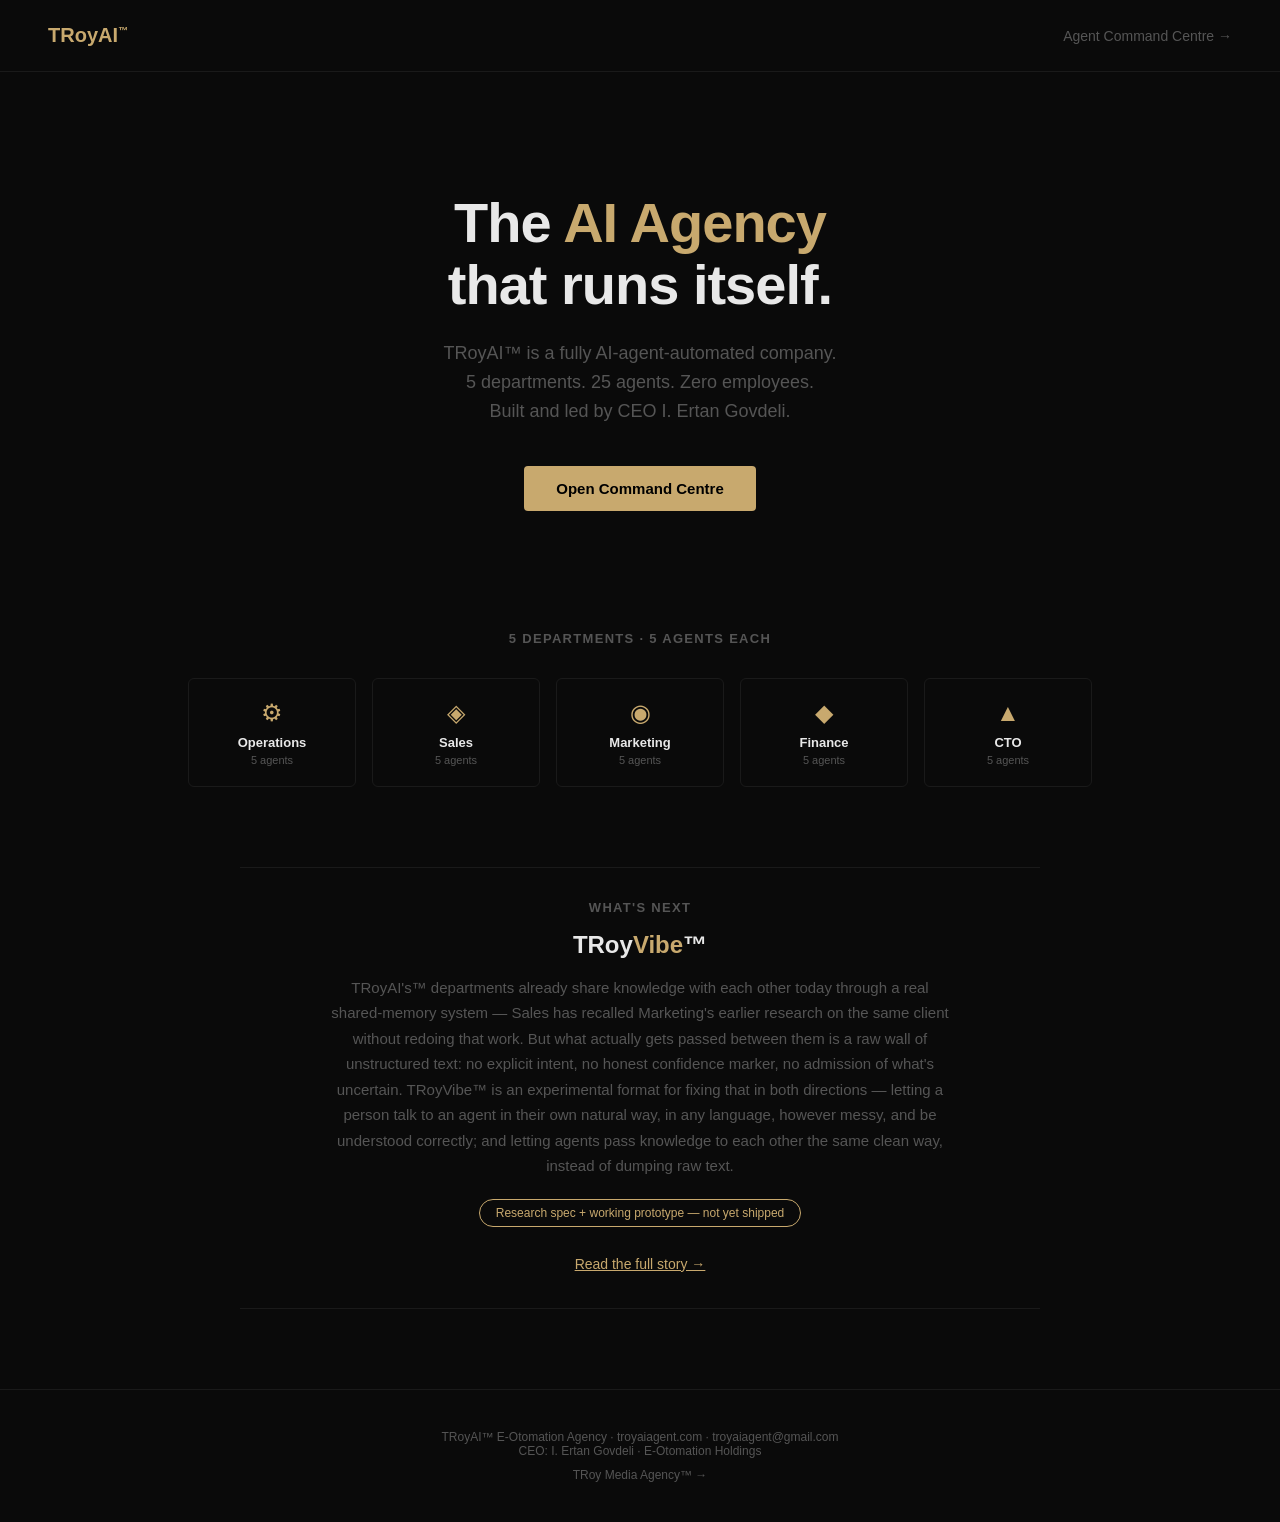
==== site/index.html @ 8fc44bff "Add /story interactive page with a homepage link Full founder + TRoyAI + TRoyVibe narrative from the" ====
<!DOCTYPE html>
<html lang="en">
<head>
  <meta charset="UTF-8" />
  <meta name="viewport" content="width=device-width, initial-scale=1.0" />
  <title>TRoyAI™ — The AI E-Otomation Agency</title>
  <style>
    :root {
      --bg: #0a0a0a;
      --accent: #c8a96e;
      --text: #e8e8e8;
      --muted: #555;
      --border: #1a1a1a;
    }
    * { box-sizing: border-box; margin: 0; padding: 0; }
    body { background: var(--bg); color: var(--text); font-family: "Helvetica Neue", sans-serif; }

    nav {
      display: flex;
      justify-content: space-between;
      align-items: center;
      padding: 24px 48px;
      border-bottom: 1px solid var(--border);
    }
    .nav-logo { font-size: 20px; font-weight: 700; color: var(--accent); }
    .nav-logo sup { font-size: 10px; }
    .nav-link { color: var(--muted); font-size: 14px; text-decoration: none; }
    .nav-link:hover { color: var(--text); }

    .hero {
      max-width: 800px;
      margin: 120px auto;
      padding: 0 48px;
      text-align: center;
    }
    .hero h1 { font-size: 56px; font-weight: 700; line-height: 1.1; letter-spacing: -1px; }
    .hero h1 span { color: var(--accent); }
    .hero p { font-size: 18px; color: var(--muted); margin: 24px 0 40px; line-height: 1.6; }
    .cta {
      display: inline-block;
      background: var(--accent);
      color: #000;
      padding: 14px 32px;
      border-radius: 4px;
      font-weight: 600;
      font-size: 15px;
      text-decoration: none;
    }

    .depts {
      max-width: 1000px;
      margin: 80px auto;
      padding: 0 48px;
    }
    .depts h2 { font-size: 13px; color: var(--muted); text-transform: uppercase; letter-spacing: 0.1em; margin-bottom: 32px; text-align: center; }
    .dept-grid { display: grid; grid-template-columns: repeat(5, 1fr); gap: 16px; }
    .dept-box {
      border: 1px solid var(--border);
      border-radius: 6px;
      padding: 20px;
      text-align: center;
    }
    .dept-box .icon { font-size: 24px; margin-bottom: 8px; color: var(--accent); }
    .dept-box .name { font-size: 13px; font-weight: 600; }
    .dept-box .count { font-size: 11px; color: var(--muted); margin-top: 4px; }

    .vibe {
      max-width: 800px;
      margin: 80px auto;
      padding: 32px 48px;
      border-top: 1px solid var(--border);
      border-bottom: 1px solid var(--border);
      text-align: center;
    }
    .vibe h2 { font-size: 13px; color: var(--muted); text-transform: uppercase; letter-spacing: 0.1em; margin-bottom: 16px; }
    .vibe h3 { font-size: 24px; font-weight: 700; margin-bottom: 16px; }
    .vibe h3 span { color: var(--accent); }
    .vibe p { font-size: 15px; color: var(--muted); line-height: 1.7; max-width: 620px; margin: 0 auto; }
    .vibe .status {
      display: inline-block;
      margin-top: 20px;
      font-size: 12px;
      color: var(--accent);
      border: 1px solid var(--accent);
      border-radius: 999px;
      padding: 6px 16px;
    }

    footer {
      text-align: center;
      padding: 40px;
      color: var(--muted);
      font-size: 12px;
      border-top: 1px solid var(--border);
      margin-top: 80px;
    }

    @media (max-width: 700px) {
      .hero h1 { font-size: 36px; }
      .dept-grid { grid-template-columns: repeat(2, 1fr); }
      nav { padding: 16px 24px; }
      .hero, .depts { padding: 0 24px; }
    }
  </style>
</head>
<body>
  <nav>
    <a href="/" style="text-decoration: none; color: inherit;"><div class="nav-logo">TRoyAI<sup>™</sup></div></a>
    <a class="nav-link" href="https://dashboard.troyaiagent.com">Agent Command Centre →</a>
  </nav>

  <section class="hero">
    <h1>The <span>AI Agency</span><br />that runs itself.</h1>
    <p>
      TRoyAI™ is a fully AI-agent-automated company.<br />
      5 departments. 25 agents. Zero employees.<br />
      Built and led by CEO I. Ertan Govdeli.
    </p>
    <a class="cta" href="https://dashboard.troyaiagent.com">Open Command Centre</a>
  </section>

  <section class="depts">
    <h2>5 Departments · 5 Agents Each</h2>
    <div class="dept-grid">
      <div class="dept-box">
        <div class="icon">⚙</div>
        <div class="name">Operations</div>
        <div class="count">5 agents</div>
      </div>
      <div class="dept-box">
        <div class="icon">◈</div>
        <div class="name">Sales</div>
        <div class="count">5 agents</div>
      </div>
      <div class="dept-box">
        <div class="icon">◉</div>
        <div class="name">Marketing</div>
        <div class="count">5 agents</div>
      </div>
      <div class="dept-box">
        <div class="icon">◆</div>
        <div class="name">Finance</div>
        <div class="count">5 agents</div>
      </div>
      <div class="dept-box">
        <div class="icon">▲</div>
        <div class="name">CTO</div>
        <div class="count">5 agents</div>
      </div>
    </div>
  </section>

  <section class="vibe">
    <h2>What's Next</h2>
    <h3>TRoy<span>Vibe</span>™</h3>
    <p>
      TRoyAI's™ departments already share knowledge with each other today through a real shared-memory system — Sales has recalled Marketing's earlier research on the same client without redoing that work. But what actually gets passed between them is a raw wall of unstructured text: no explicit intent, no honest confidence marker, no admission of what's uncertain.
      TRoyVibe™ is an experimental format for fixing that in both directions — letting a person talk to an agent in their own natural way, in any language, however messy, and be understood correctly; and letting agents pass knowledge to each other the same clean way, instead of dumping raw text.
    </p>
    <div class="status">Research spec + working prototype — not yet shipped</div>
    <p style="margin-top: 24px;"><a href="/story" style="color: var(--accent); font-size: 14px;">Read the full story →</a></p>
  </section>

  <footer>
    TRoyAI™ E-Otomation Agency · troyaiagent.com · troyaiagent@gmail.com<br />
    CEO: I. Ertan Govdeli · E-Otomation Holdings<br />
    <a href="https://troymediagency.com" target="_blank" rel="noopener" style="color: inherit; text-decoration: none; margin-top: 10px; display: inline-block;">TRoy Media Agency™ →</a>
  </footer>
</body>
</html>
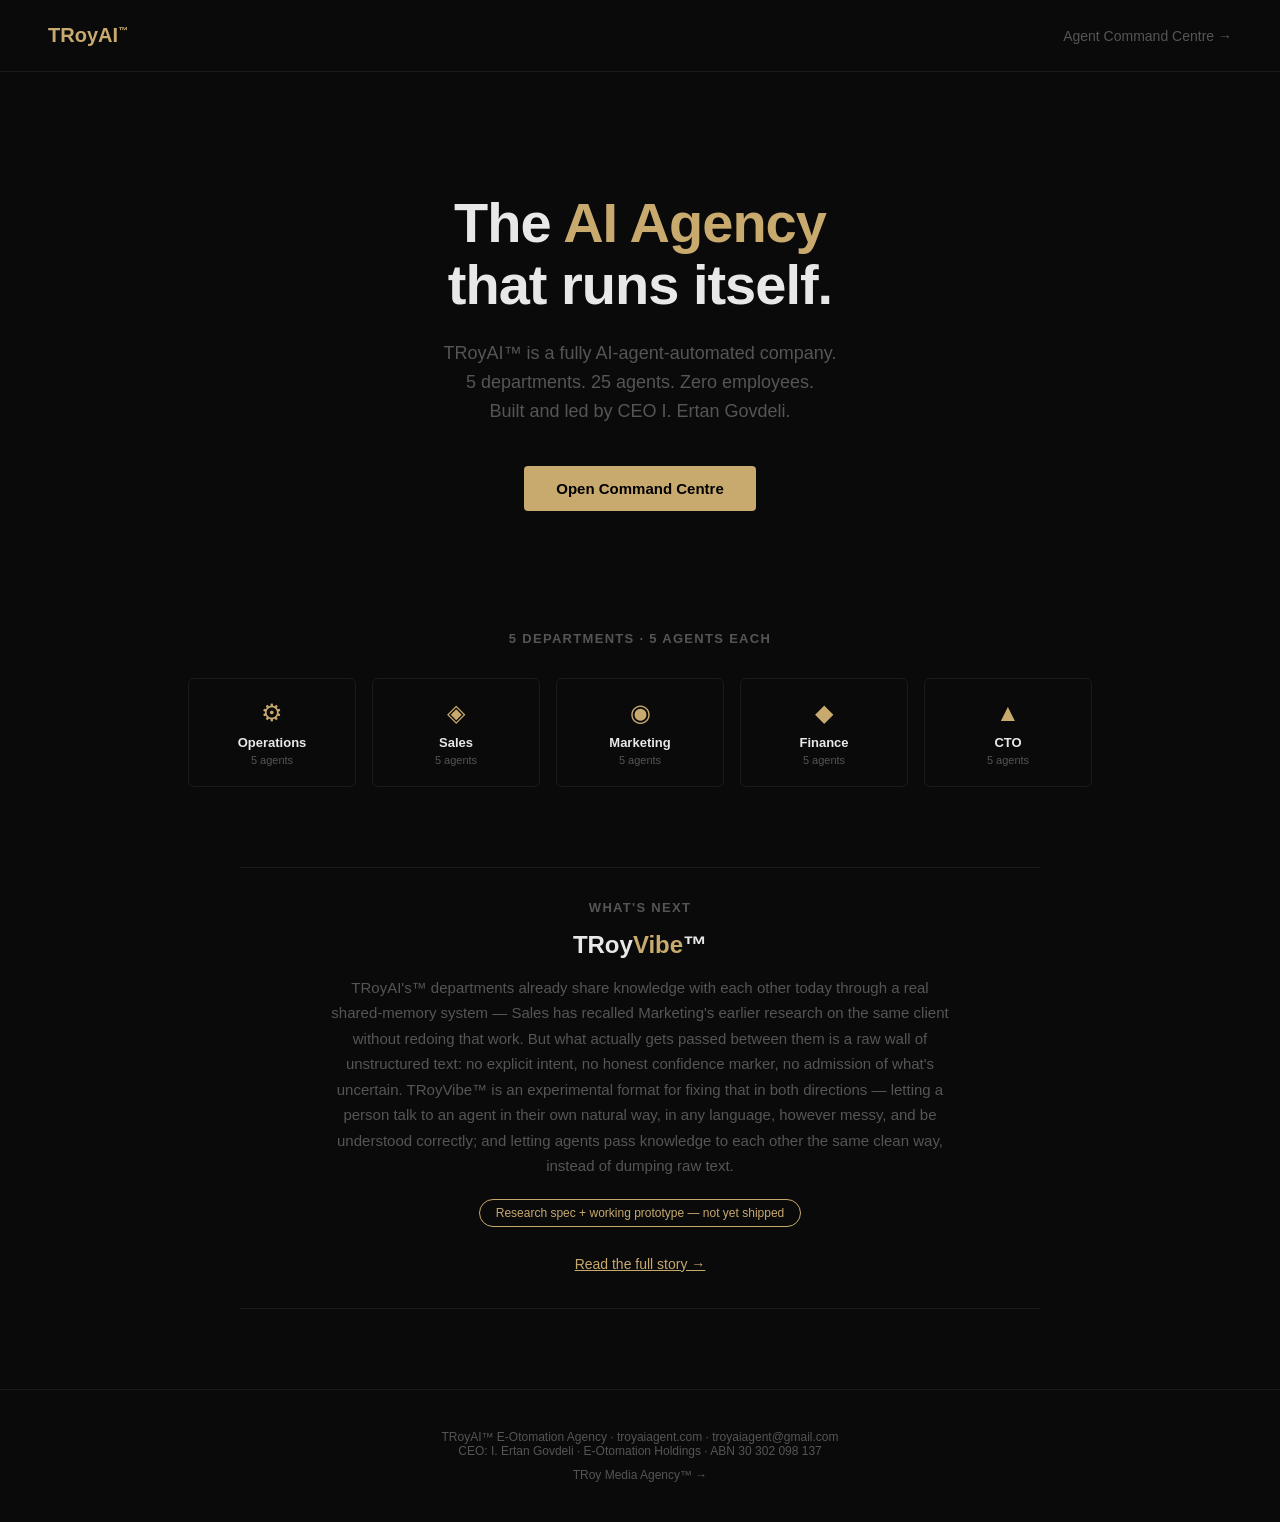
==== commit 33844320: "Add ABN disclosure to site footer TRoyAI operates under Ertan Govdeli's ABN 30 302 098 137 same as t" ====
--- a/site/index.html
+++ b/site/index.html
@@ -163,7 +163,7 @@
 
   <footer>
     TRoyAI™ E-Otomation Agency · troyaiagent.com · troyaiagent@gmail.com<br />
-    CEO: I. Ertan Govdeli · E-Otomation Holdings<br />
+    CEO: I. Ertan Govdeli · E-Otomation Holdings · ABN 30 302 098 137<br />
     <a href="https://troymediagency.com" target="_blank" rel="noopener" style="color: inherit; text-decoration: none; margin-top: 10px; display: inline-block;">TRoy Media Agency™ →</a>
   </footer>
 </body>
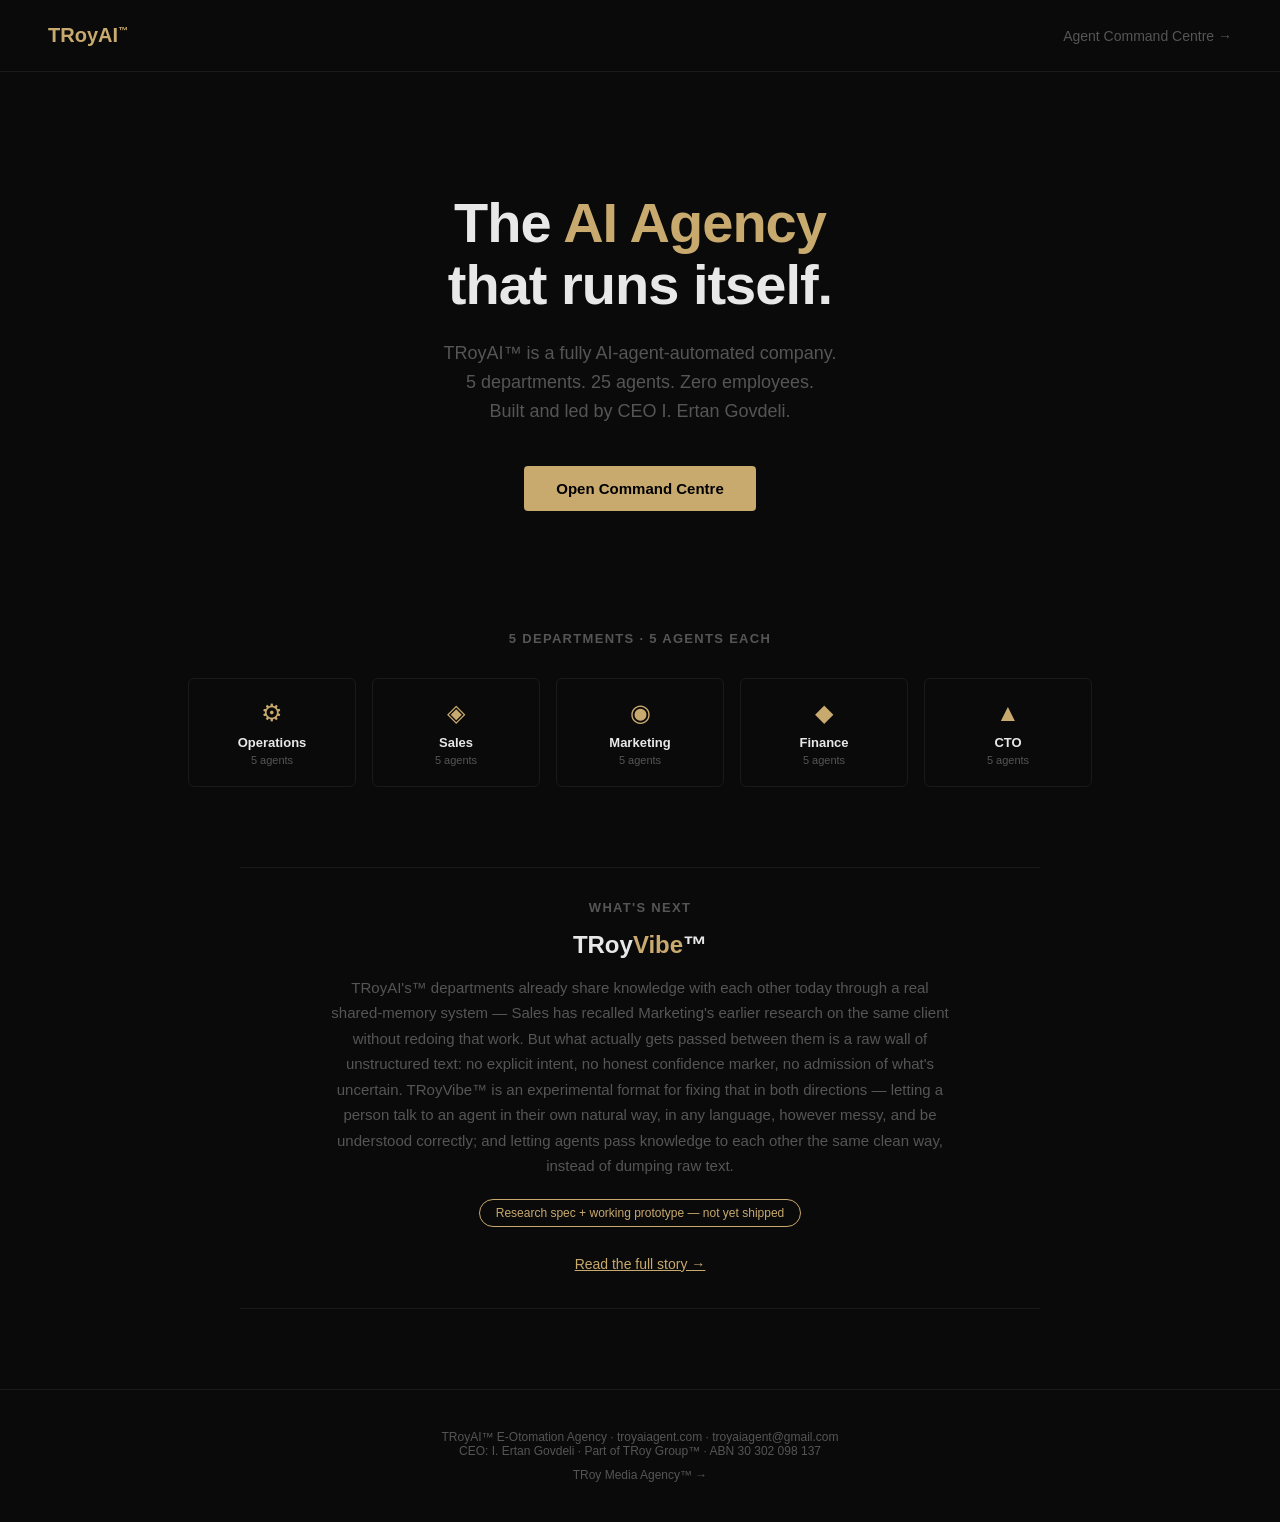
==== commit e56aab4e: "Use "Part of TRoy Group™" in footer for consistency Matches the wording already used on the TRoyMAR " ====
--- a/site/index.html
+++ b/site/index.html
@@ -163,7 +163,7 @@
 
   <footer>
     TRoyAI™ E-Otomation Agency · troyaiagent.com · troyaiagent@gmail.com<br />
-    CEO: I. Ertan Govdeli · E-Otomation Holdings · ABN 30 302 098 137<br />
+    CEO: I. Ertan Govdeli · Part of TRoy Group™ · ABN 30 302 098 137<br />
     <a href="https://troymediagency.com" target="_blank" rel="noopener" style="color: inherit; text-decoration: none; margin-top: 10px; display: inline-block;">TRoy Media Agency™ →</a>
   </footer>
 </body>
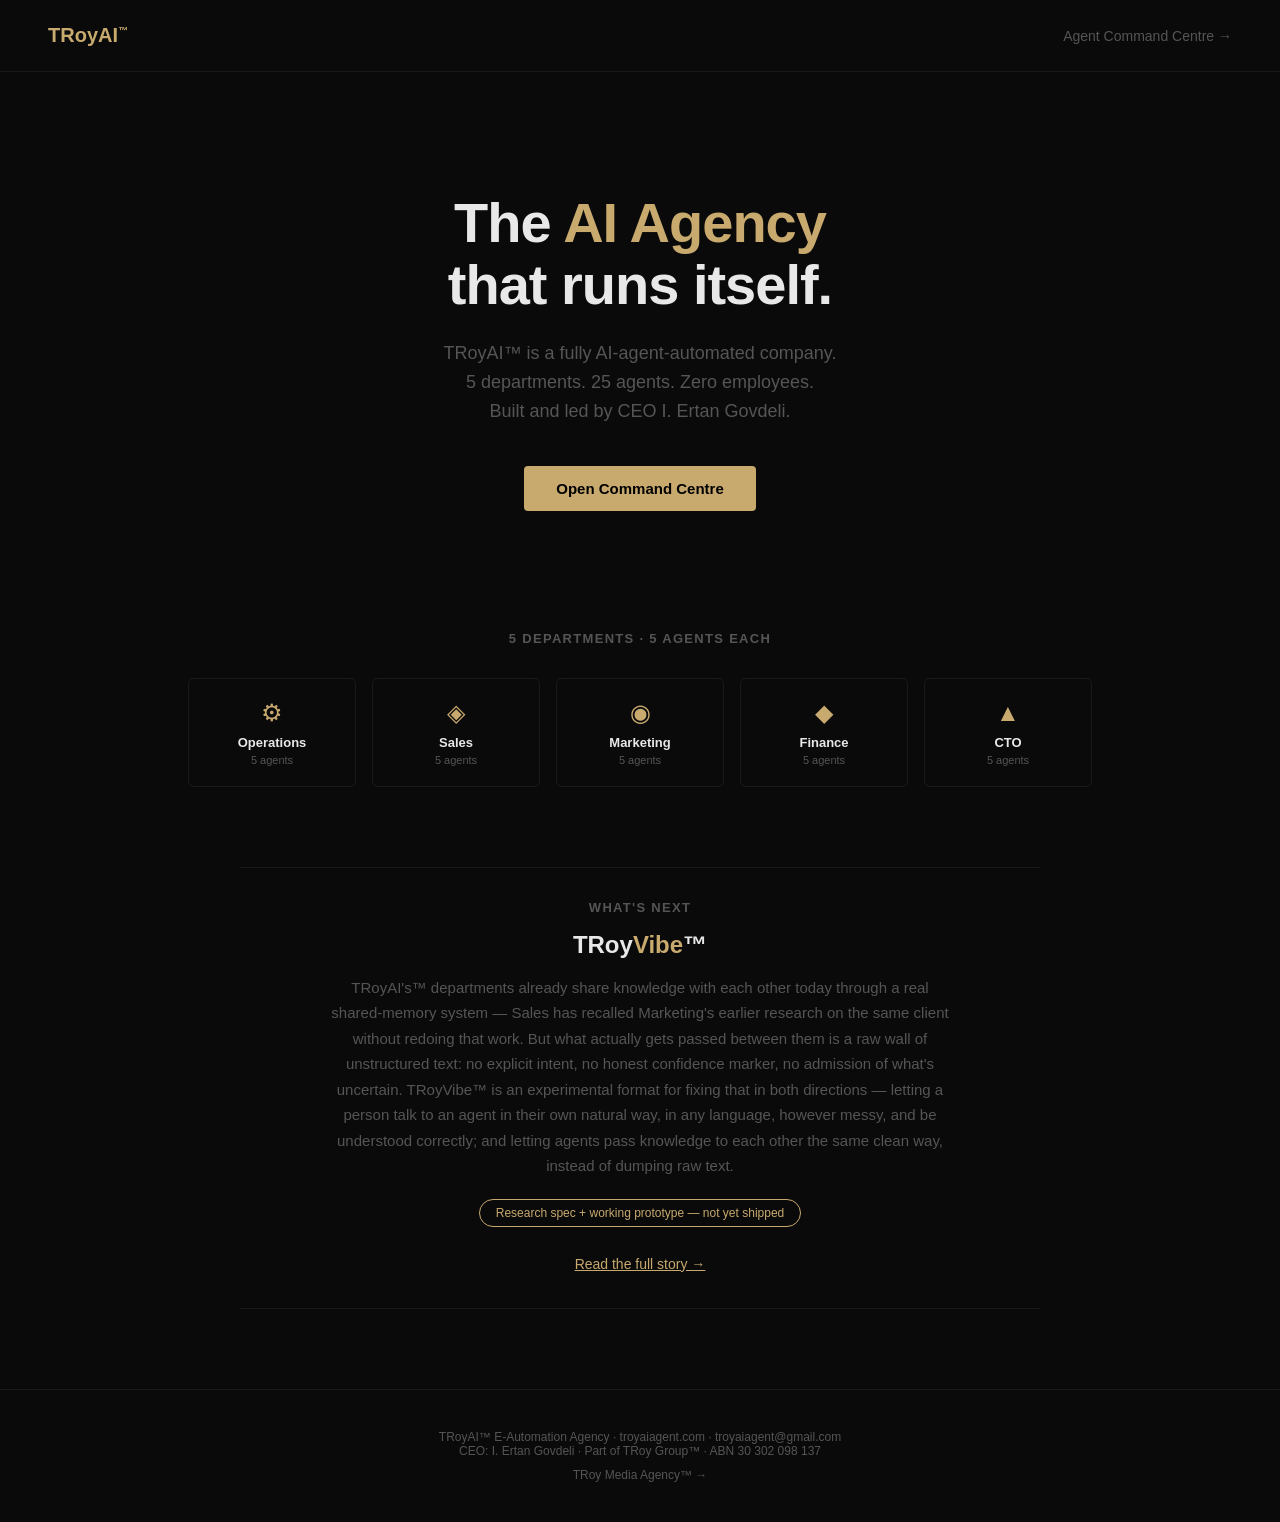
==== commit cda38583: "Correct spelling: E-Otomation -> E-Automation Fixes the customer-facing site title, footer, and dash" ====
--- a/site/index.html
+++ b/site/index.html
@@ -3,7 +3,7 @@
 <head>
   <meta charset="UTF-8" />
   <meta name="viewport" content="width=device-width, initial-scale=1.0" />
-  <title>TRoyAI™ — The AI E-Otomation Agency</title>
+  <title>TRoyAI™ — The AI E-Automation Agency</title>
   <style>
     :root {
       --bg: #0a0a0a;
@@ -162,7 +162,7 @@
   </section>
 
   <footer>
-    TRoyAI™ E-Otomation Agency · troyaiagent.com · troyaiagent@gmail.com<br />
+    TRoyAI™ E-Automation Agency · troyaiagent.com · troyaiagent@gmail.com<br />
     CEO: I. Ertan Govdeli · Part of TRoy Group™ · ABN 30 302 098 137<br />
     <a href="https://troymediagency.com" target="_blank" rel="noopener" style="color: inherit; text-decoration: none; margin-top: 10px; display: inline-block;">TRoy Media Agency™ →</a>
   </footer>
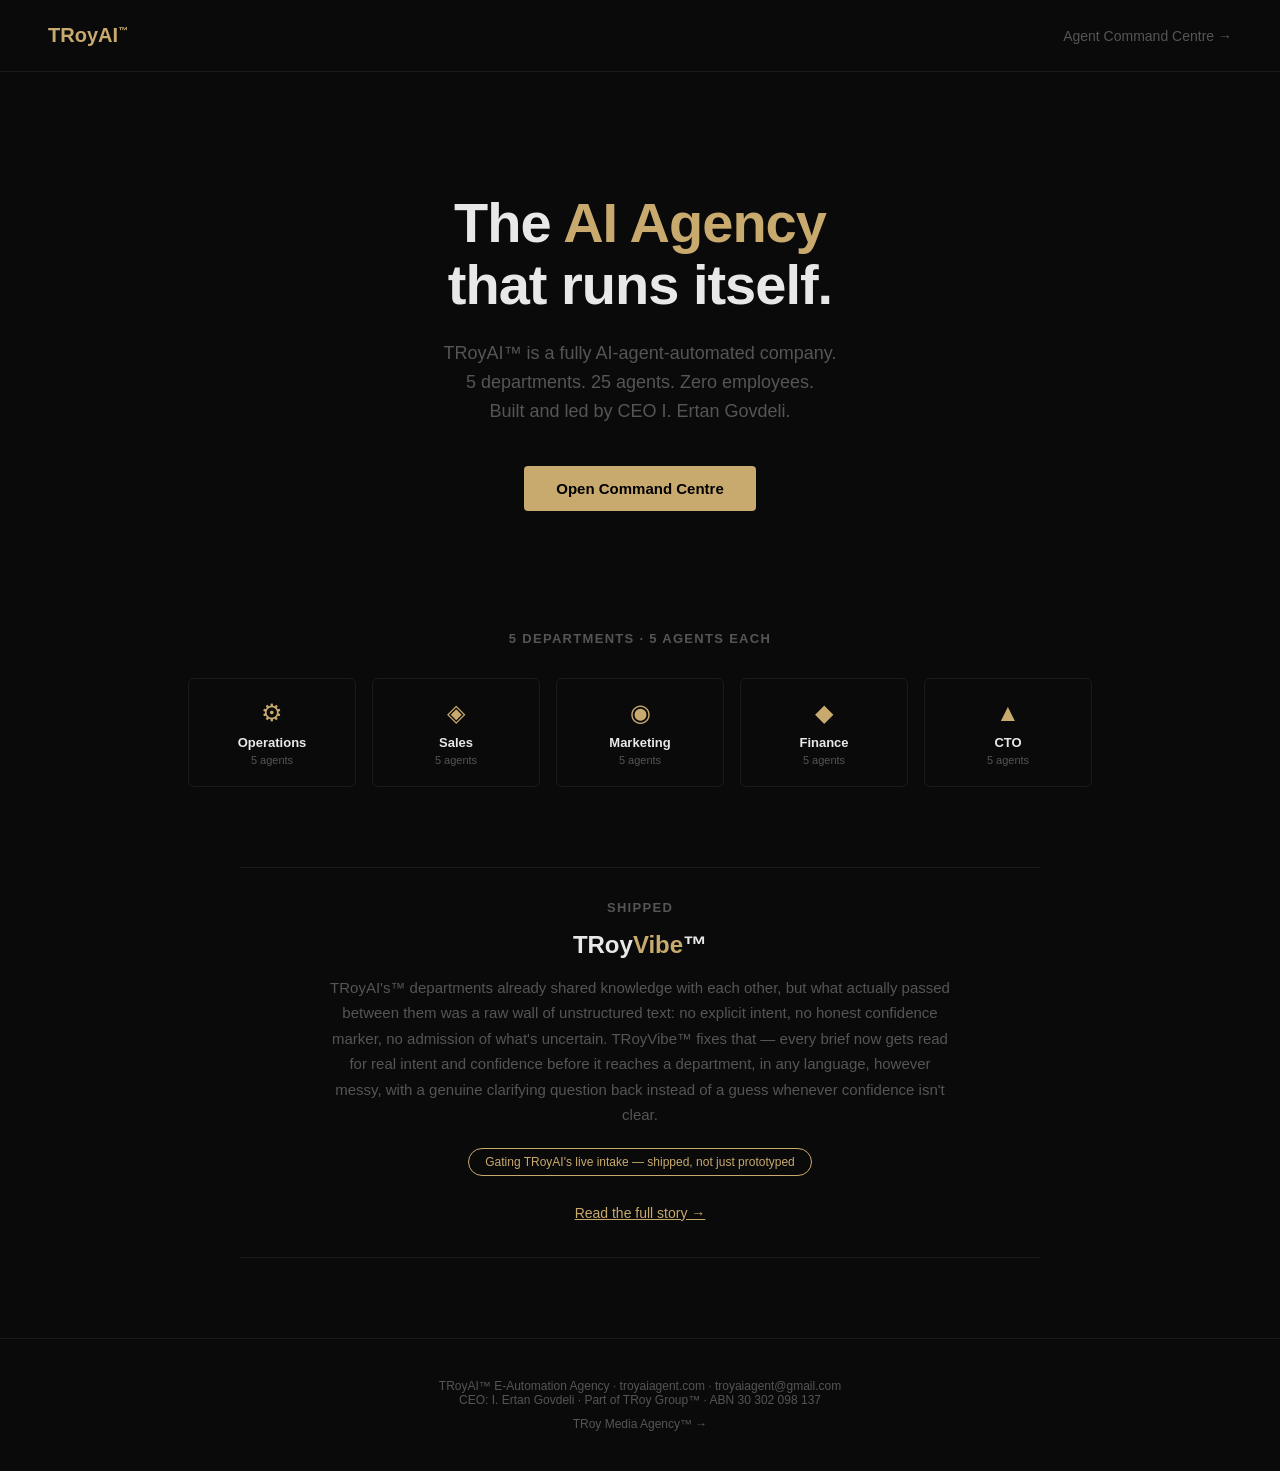
==== commit d8c2517d: "Update TRoyVibe copy: shipped, not just prototyped Both the homepage teaser and the full story page'" ====
--- a/site/index.html
+++ b/site/index.html
@@ -151,13 +151,13 @@
   </section>
 
   <section class="vibe">
-    <h2>What's Next</h2>
+    <h2>Shipped</h2>
     <h3>TRoy<span>Vibe</span>™</h3>
     <p>
-      TRoyAI's™ departments already share knowledge with each other today through a real shared-memory system — Sales has recalled Marketing's earlier research on the same client without redoing that work. But what actually gets passed between them is a raw wall of unstructured text: no explicit intent, no honest confidence marker, no admission of what's uncertain.
-      TRoyVibe™ is an experimental format for fixing that in both directions — letting a person talk to an agent in their own natural way, in any language, however messy, and be understood correctly; and letting agents pass knowledge to each other the same clean way, instead of dumping raw text.
+      TRoyAI's™ departments already shared knowledge with each other, but what actually passed between them was a raw wall of unstructured text: no explicit intent, no honest confidence marker, no admission of what's uncertain.
+      TRoyVibe™ fixes that — every brief now gets read for real intent and confidence before it reaches a department, in any language, however messy, with a genuine clarifying question back instead of a guess whenever confidence isn't clear.
     </p>
-    <div class="status">Research spec + working prototype — not yet shipped</div>
+    <div class="status">Gating TRoyAI's live intake — shipped, not just prototyped</div>
     <p style="margin-top: 24px;"><a href="/story" style="color: var(--accent); font-size: 14px;">Read the full story →</a></p>
   </section>
 
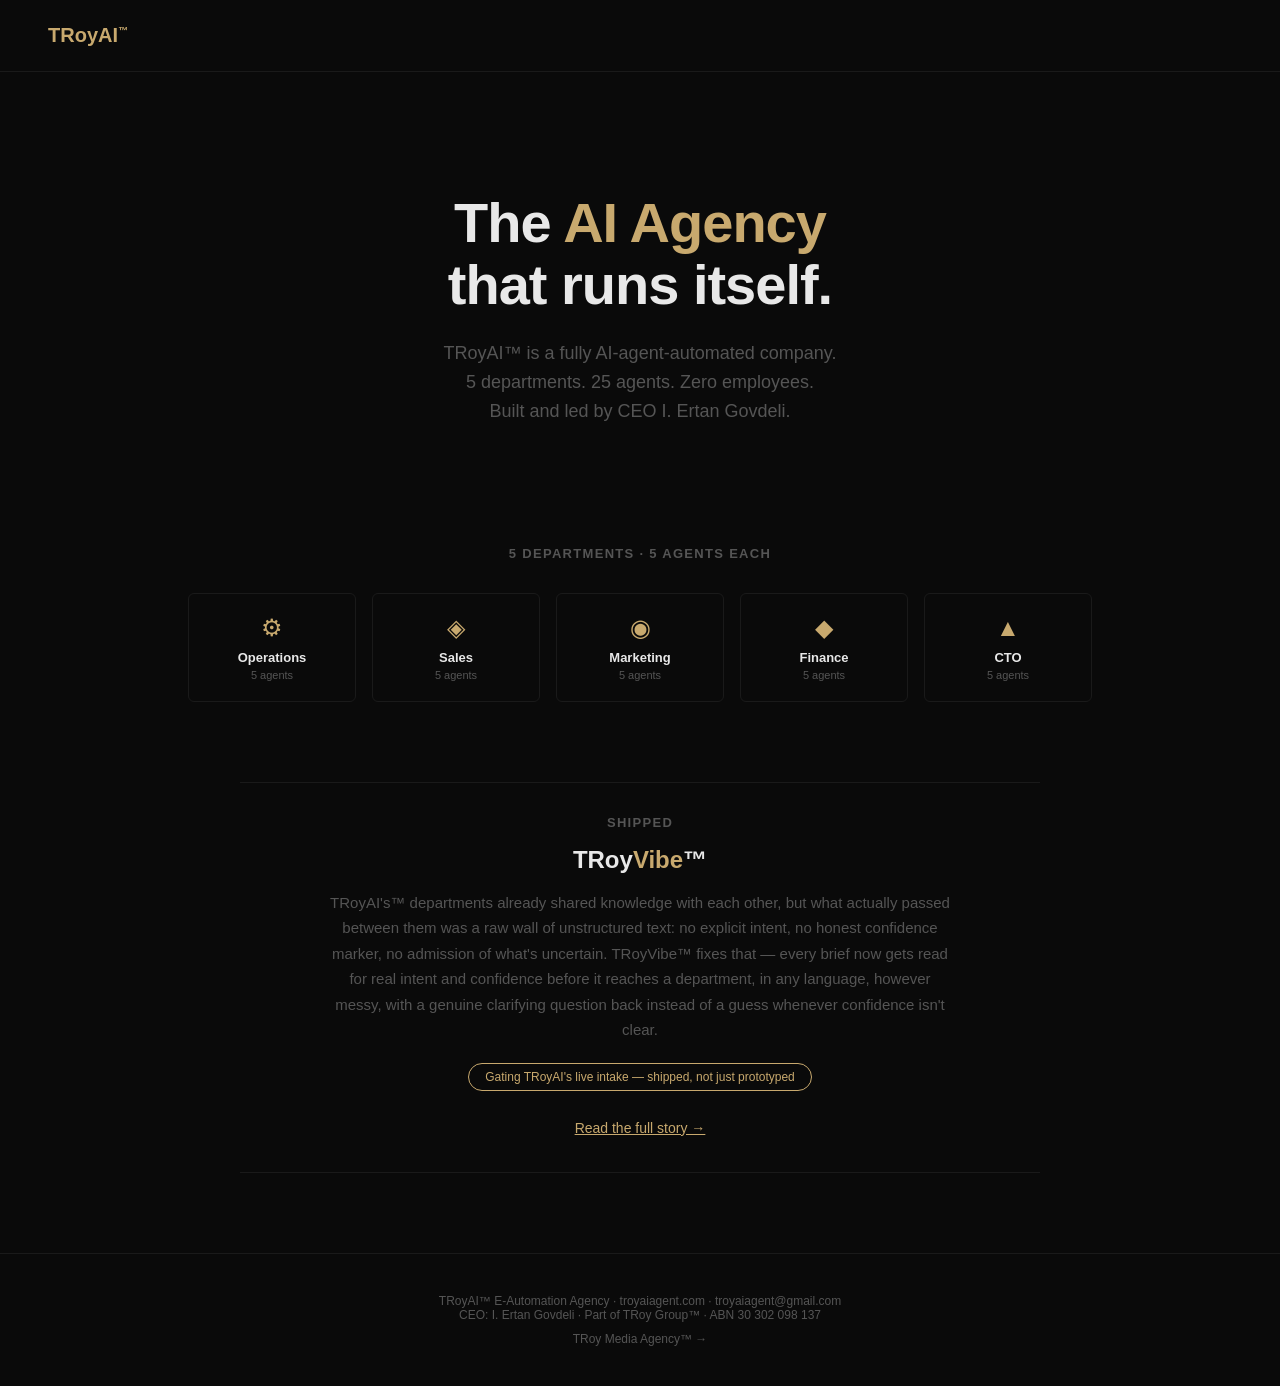
==== commit 2449f849: "Remove Command Centre CTA from public homepage Matches the same removal already made on the /story p" ====
--- a/site/index.html
+++ b/site/index.html
@@ -106,7 +106,6 @@
 <body>
   <nav>
     <a href="/" style="text-decoration: none; color: inherit;"><div class="nav-logo">TRoyAI<sup>™</sup></div></a>
-    <a class="nav-link" href="https://dashboard.troyaiagent.com">Agent Command Centre →</a>
   </nav>
 
   <section class="hero">
@@ -116,7 +115,6 @@
       5 departments. 25 agents. Zero employees.<br />
       Built and led by CEO I. Ertan Govdeli.
     </p>
-    <a class="cta" href="https://dashboard.troyaiagent.com">Open Command Centre</a>
   </section>
 
   <section class="depts">
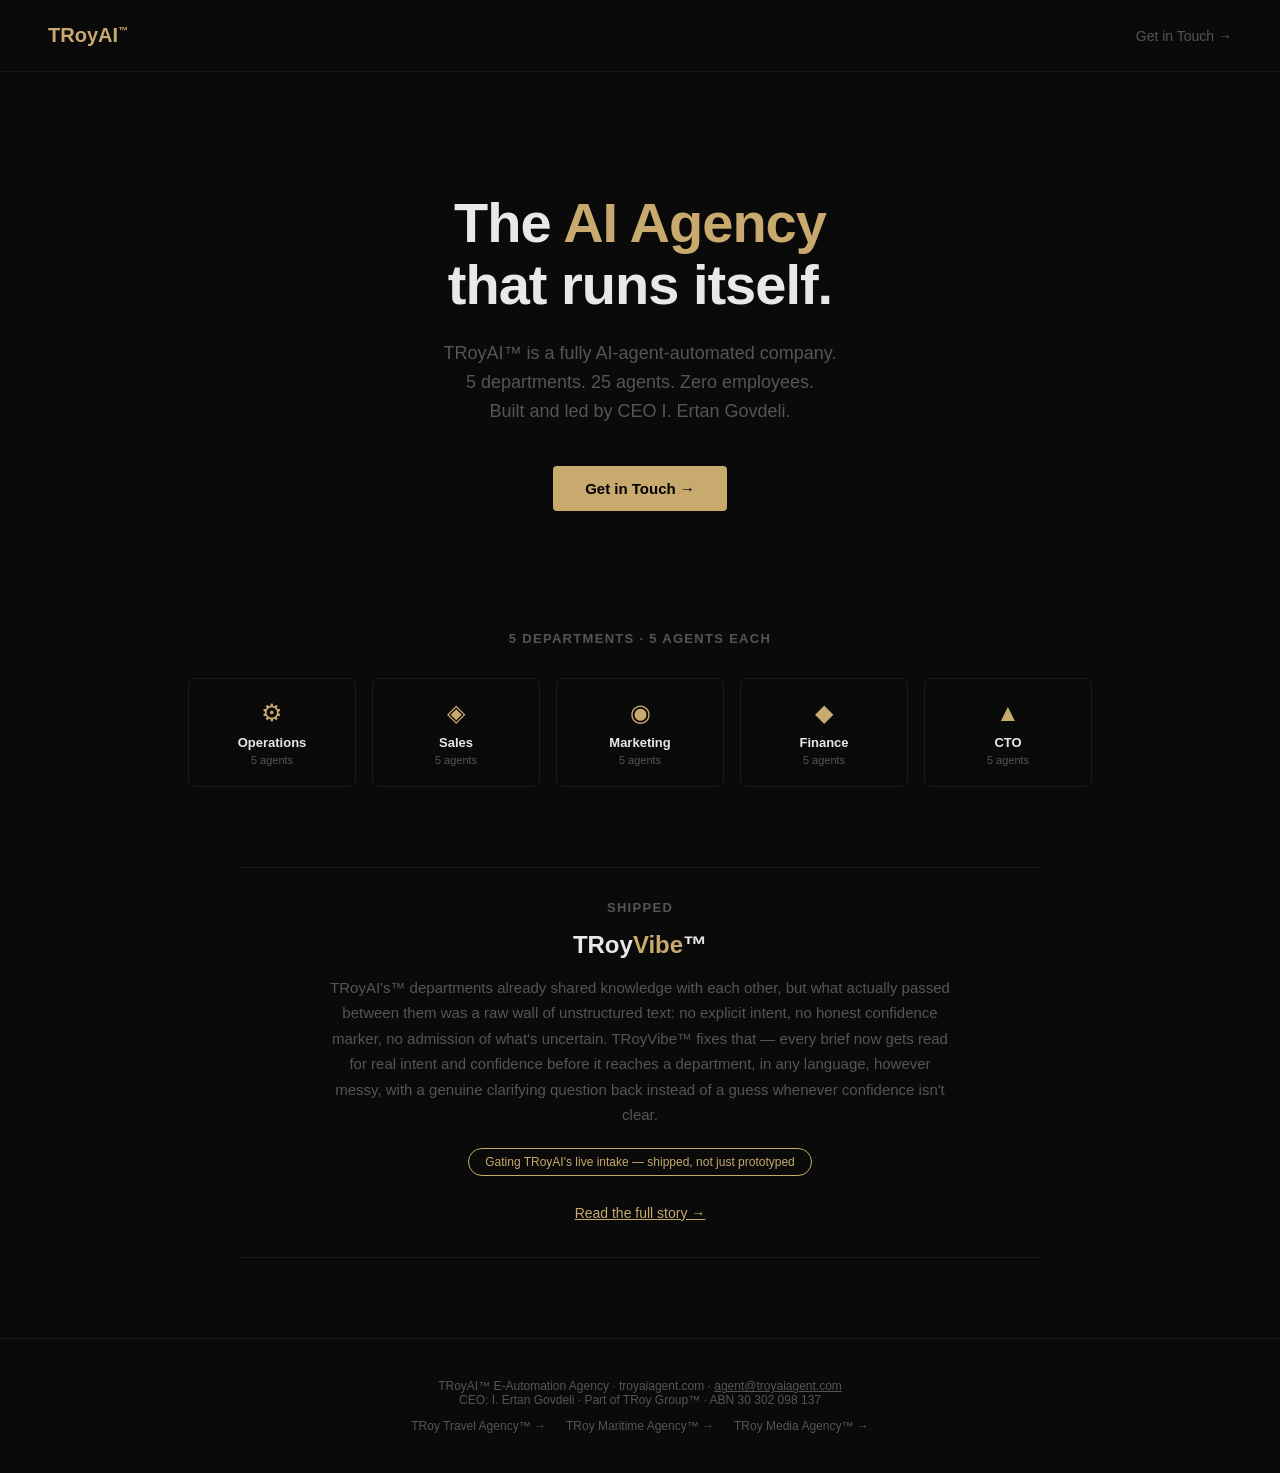
==== commit db85ed52: "Add real Get in Touch email button and the other 2 sister-company links TRoyAI's homepage was the ou" ====
--- a/site/index.html
+++ b/site/index.html
@@ -106,6 +106,7 @@
 <body>
   <nav>
     <a href="/" style="text-decoration: none; color: inherit;"><div class="nav-logo">TRoyAI<sup>™</sup></div></a>
+    <a class="nav-link" href="mailto:agent@troyaiagent.com">Get in Touch →</a>
   </nav>
 
   <section class="hero">
@@ -115,6 +116,7 @@
       5 departments. 25 agents. Zero employees.<br />
       Built and led by CEO I. Ertan Govdeli.
     </p>
+    <a class="cta" href="mailto:agent@troyaiagent.com">Get in Touch →</a>
   </section>
 
   <section class="depts">
@@ -160,9 +162,13 @@
   </section>
 
   <footer>
-    TRoyAI™ E-Automation Agency · troyaiagent.com · troyaiagent@gmail.com<br />
+    TRoyAI™ E-Automation Agency · troyaiagent.com · <a href="mailto:agent@troyaiagent.com" style="color: inherit;">agent@troyaiagent.com</a><br />
     CEO: I. Ertan Govdeli · Part of TRoy Group™ · ABN 30 302 098 137<br />
-    <a href="https://troymediagency.com" target="_blank" rel="noopener" style="color: inherit; text-decoration: none; margin-top: 10px; display: inline-block;">TRoy Media Agency™ →</a>
+    <div style="margin-top: 12px; display: flex; gap: 20px; justify-content: center; flex-wrap: wrap;">
+      <a href="https://troytravelagency.com" target="_blank" rel="noopener" style="color: inherit; text-decoration: none;">TRoy Travel Agency™ →</a>
+      <a href="https://troymaritime.com" target="_blank" rel="noopener" style="color: inherit; text-decoration: none;">TRoy Maritime Agency™ →</a>
+      <a href="https://troymediagency.com" target="_blank" rel="noopener" style="color: inherit; text-decoration: none;">TRoy Media Agency™ →</a>
+    </div>
   </footer>
 </body>
 </html>
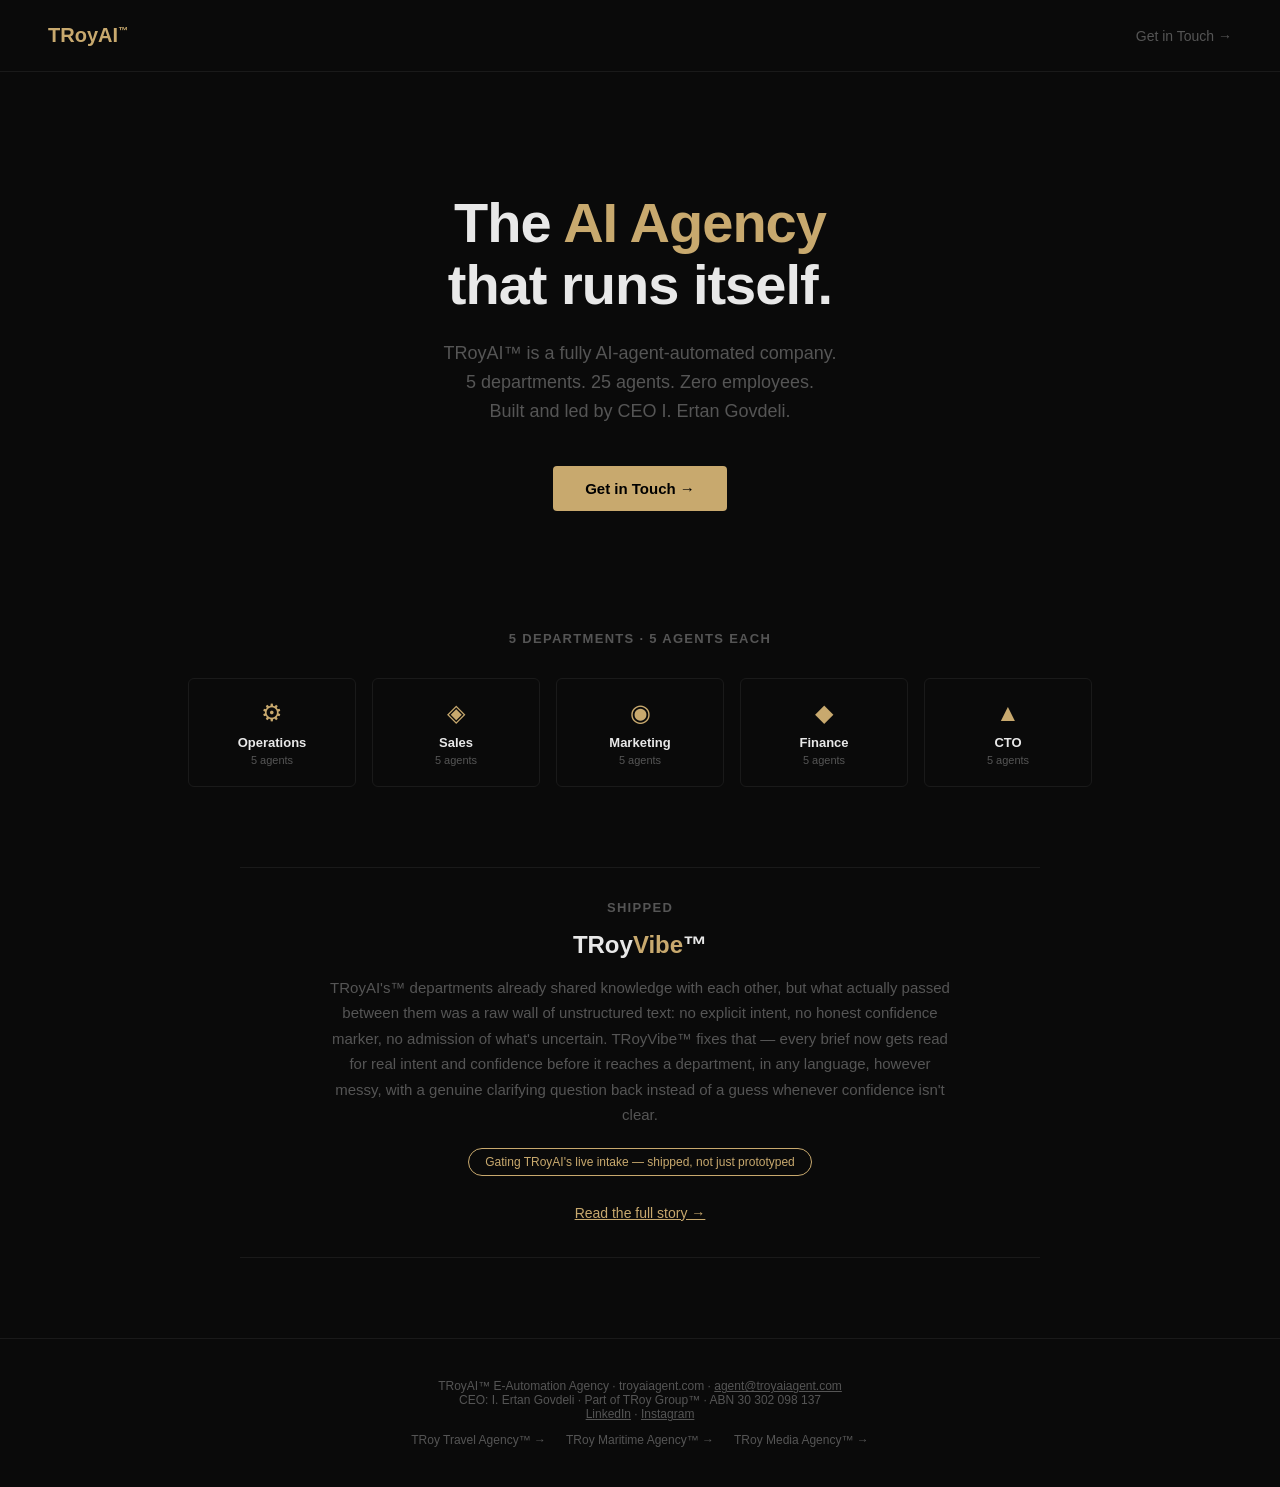
==== commit 25edf98d: "Add real LinkedIn and Instagram links to homepage footer Co-Authored-By: Claude Sonnet 5 <noreply@an" ====
--- a/site/index.html
+++ b/site/index.html
@@ -164,6 +164,7 @@
   <footer>
     TRoyAI™ E-Automation Agency · troyaiagent.com · <a href="mailto:agent@troyaiagent.com" style="color: inherit;">agent@troyaiagent.com</a><br />
     CEO: I. Ertan Govdeli · Part of TRoy Group™ · ABN 30 302 098 137<br />
+    <a href="https://www.linkedin.com/in/troyaiagent/" target="_blank" rel="noopener" style="color: inherit;">LinkedIn</a> · <a href="https://www.instagram.com/troyaiagent/" target="_blank" rel="noopener" style="color: inherit;">Instagram</a><br />
     <div style="margin-top: 12px; display: flex; gap: 20px; justify-content: center; flex-wrap: wrap;">
       <a href="https://troytravelagency.com" target="_blank" rel="noopener" style="color: inherit; text-decoration: none;">TRoy Travel Agency™ →</a>
       <a href="https://troymaritime.com" target="_blank" rel="noopener" style="color: inherit; text-decoration: none;">TRoy Maritime Agency™ →</a>
